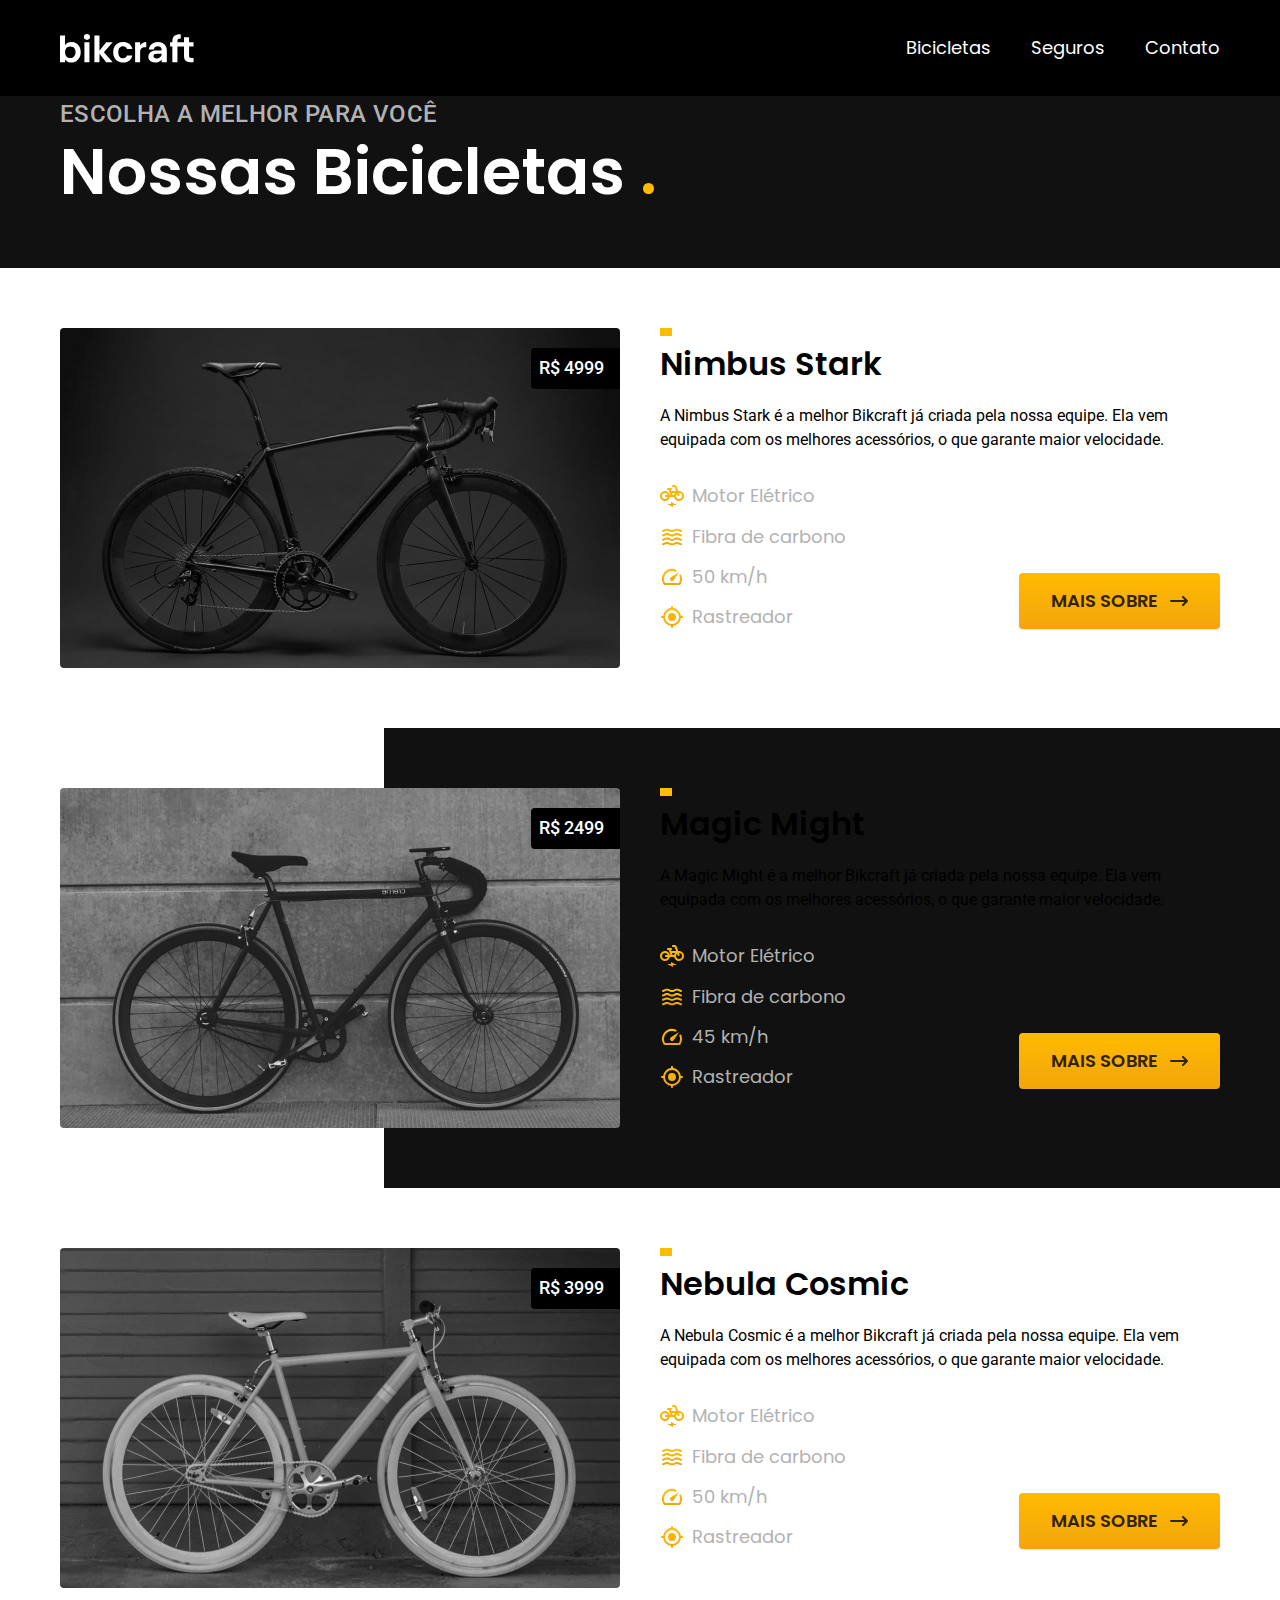
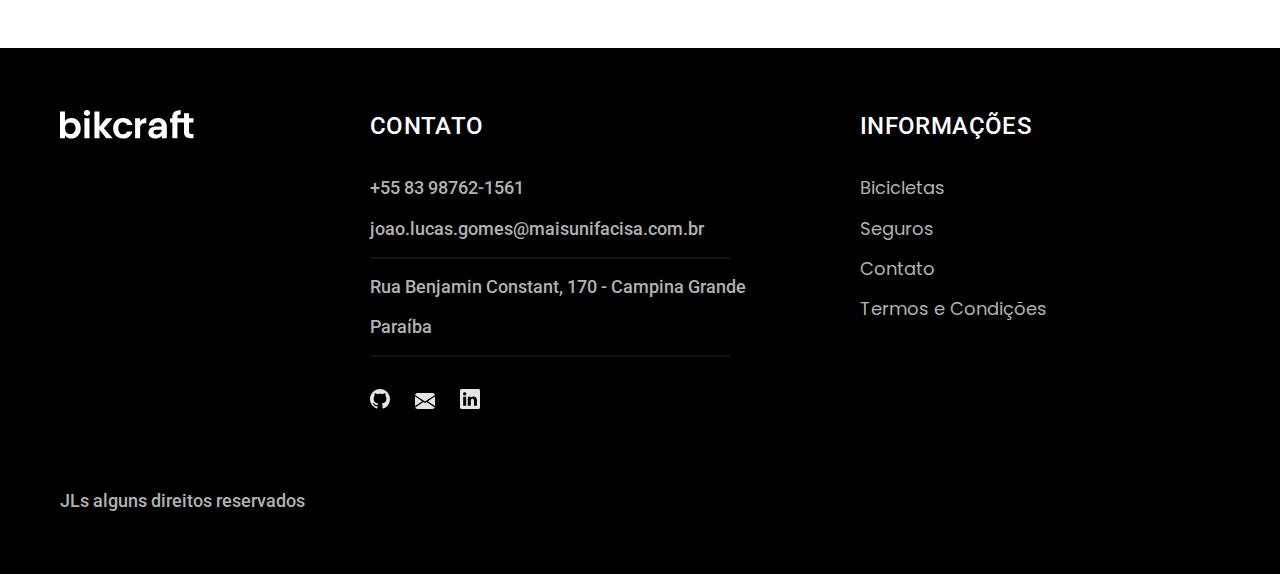
==== bicicletas.html @ e54a483e "bicicletas" ====
<!DOCTYPE html>

<!DOCTYPE html>
<html lang="pt-br">

<head>
  <meta charset="UTF-8">
  <meta name="viewport" content="width=device-width, initial-scale=1.0">
  <meta http-equiv="X-UA-Compatible" content="IE=edge">
  <meta name="description" content="Bicicletas.">
  <title>Bicicletas | Bikcraft - Bicicletas Elétricas</title>

  <link rel="stylesheet" href="./css/style.css">
  <link rel="preconnect" href="https://fonts.googleapis.com">
  <link rel="preconnect" href="https://fonts.gstatic.com" crossorigin>
  <link href="https://fonts.googleapis.com/css2?family=Poppins:wght@400;600&family=Roboto:wght@400;500&display=swap" rel="stylesheet">
</head>

<body id="bicicletas">
  <header class="header-bg">
    <div class="header container">
      <a href="./"><img src="./img/bikcraft.svg" alt="Bikcraft"></a>
      <nav aria-label="primaria">
        <ul class="header-menu font-1-m">
          <li><a href="./bicicletas.html">Bicicletas</a></li>
          <li><a href="./seguros.html">Seguros</a></li>
          <li><a href="./contato.html">Contato</a></li>
        </ul>
      </nav>
    </div>
  </header>

  <main>
    <div class="titulo-bg">
      <div class="titulo container">
        <p class="font-2-l-b">Escolha a melhor para você</p>
        <h1 class="font-1-xxl">Nossas Bicicletas <span>.</span></h1>
      </div>
    </div>
    <div class="bicicletas-bg">
      <div class="bicicletas container">
        <div class="bicicletas-imagem">
          <img src="./img/bicicletas/nimbus.jpg" alt="Bicicleta preta">
          <span class="font-2-m">R$ 4999</span>
        </div>
        <div class="bicicletas-conteudo">
          <h2 class="font-1-xl">Nimbus Stark</h2>
          <p class="font-2-s">A Nimbus Stark é a melhor Bikcraft já criada pela nossa equipe. Ela vem equipada com os melhores acessórios, o que garante maior velocidade.</p>
          <ul class="font-1-m">
            <li><img src="./img/icones/eletrica.svg" alt="">
              Motor Elétrico
            </li>
            <li><img src="./img/icones/carbono.svg" alt="">
              Fibra de carbono
            </li>
            <li><img src="./img/icones/velocidade.svg" alt="">
              50 km/h
            </li>
            <li><img src="./img/icones/rastreador.svg" alt="">
              Rastreador
            </li>
          </ul>
          <a class="botao seta" href="./bicicletas/nimbus.html">Mais Sobre</a>
        </div>
      </div>
    </div>
    <div class="bicicletas-bg">
      <div class="bicicletas container">
        <div class="bicicletas-imagem">
          <img src="./img/bicicletas/magic.jpg" alt="Bicicleta preta">
          <span class="font-2-m">R$ 2499</span>
        </div>
        <div class="bicicletas-conteudo">
          <h2 class="font-1-xl">Magic Might</h2>
          <p class="font-2-s">A Magic Might é a melhor Bikcraft já criada pela nossa equipe. Ela vem equipada com os melhores acessórios, o que garante maior velocidade.</p>
          <ul class="font-1-m">
            <li><img src="./img/icones/eletrica.svg" alt="">
              Motor Elétrico
            </li>
            <li><img src="./img/icones/carbono.svg" alt="">
              Fibra de carbono
            </li>
            <li><img src="./img/icones/velocidade.svg" alt="">
              45 km/h
            </li>
            <li><img src="./img/icones/rastreador.svg" alt="">
              Rastreador
            </li>
          </ul>
          <a class="botao seta" href="./bicicletas/magic.html">Mais Sobre</a>
        </div>
      </div>
    </div>
    <div class="bicicletas-bg">
      <div class="bicicletas container">
        <div class="bicicletas-imagem">
          <img src="./img/bicicletas/nebula.jpg" alt="Bicicleta preta">
          <span class="font-2-m">R$ 3999</span>
        </div>
        <div class="bicicletas-conteudo">
          <h2 class="font-1-xl">Nebula Cosmic</h2>
          <p class="font-2-s">A Nebula Cosmic é a melhor Bikcraft já criada pela nossa equipe. Ela vem equipada com os melhores acessórios, o que garante maior velocidade.</p>
          <ul class="font-1-m">
            <li><img src="./img/icones/eletrica.svg" alt="">
              Motor Elétrico
            </li>
            <li><img src="./img/icones/carbono.svg" alt="">
              Fibra de carbono
            </li>
            <li><img src="./img/icones/velocidade.svg" alt="">
              50 km/h
            </li>
            <li><img src="./img/icones/rastreador.svg" alt="">
              Rastreador
            </li>
          </ul>
          <a class="botao seta" href="./bicicletas/nebula.html">Mais Sobre</a>
        </div>
      </div>
    </div>
  </main>

  <footer class="footer-bg">
    <div class="footer container">
      <img src="./img/bikcraft.svg" alt="Bikcraft">
      <div class="footer-contato">
        <h3 class="font-2-l-b">Contato</h3>
        <ul class="font-2-m">
          <li><a href="tel: +5583987621561">+55 83 98762-1561</a></li>
          <li><a href="mailto:joao.lucas.gomes@maisunifacisa.com.br">joao.lucas.gomes@maisunifacisa.com.br</a></li>
          <li>Rua Benjamin Constant, 170 - Campina Grande</li>
          <li>Paraíba</li>
        </ul>
        <div class="footer-redes">
          <a href="https://github.com/joaoldantasn">
            <img src="./img/redes/github.svg" alt="github">
          </a>

          <a href="">
            <img src="./img/redes/gmail.svg" alt="gmail">
          </a>

          <a href="https://www.linkedin.com/in/jo%C3%A3o-lucas-dantas/">
            <img src="./img/redes/linkedin.svg" alt="linkedin">
          </a>
        </div>
      </div>
      <div class="footer-informacoes">
        <h3 class="font-2-l-b">Informações</h3>
        <nav>
          <ul class="font-1-m">
            <li><a href="./bicicletas.html">Bicicletas</a></li>
            <li><a href="./seguros.html">Seguros</a></li>
            <li><a href="./contato.html">Contato</a></li>
            <li> <a href="./termos.html">Termos e Condições</a></li>
          </ul>
        </nav>
      </div>
      <p class="footer-copy font-2-m">JLs alguns direitos reservados</p>
    </div>
  </footer>
</body>

</html>
---- css/style.css ----
@import "./global/header.css";
@import "./utilidades/tipografia.css";
@import "./global/global.css";
@import "./global/footer.css";

/*utilidades*/
@import "./utilidades/componentes.css";
/*Home*/
@import "./home/introducao.css";
@import "./home/tecnologia.css";
@import "./home/parceiros.css";
@import "./home/depoimento.css";

/*Bicicletas*/
@import "./bicicletas/bicicletas-lista.css";
@import "./bicicletas/bicicletas.css";

/*Seguros*/
@import "./seguros/seguros.css";

/*Termos*/
@import "./termos/termos.css";
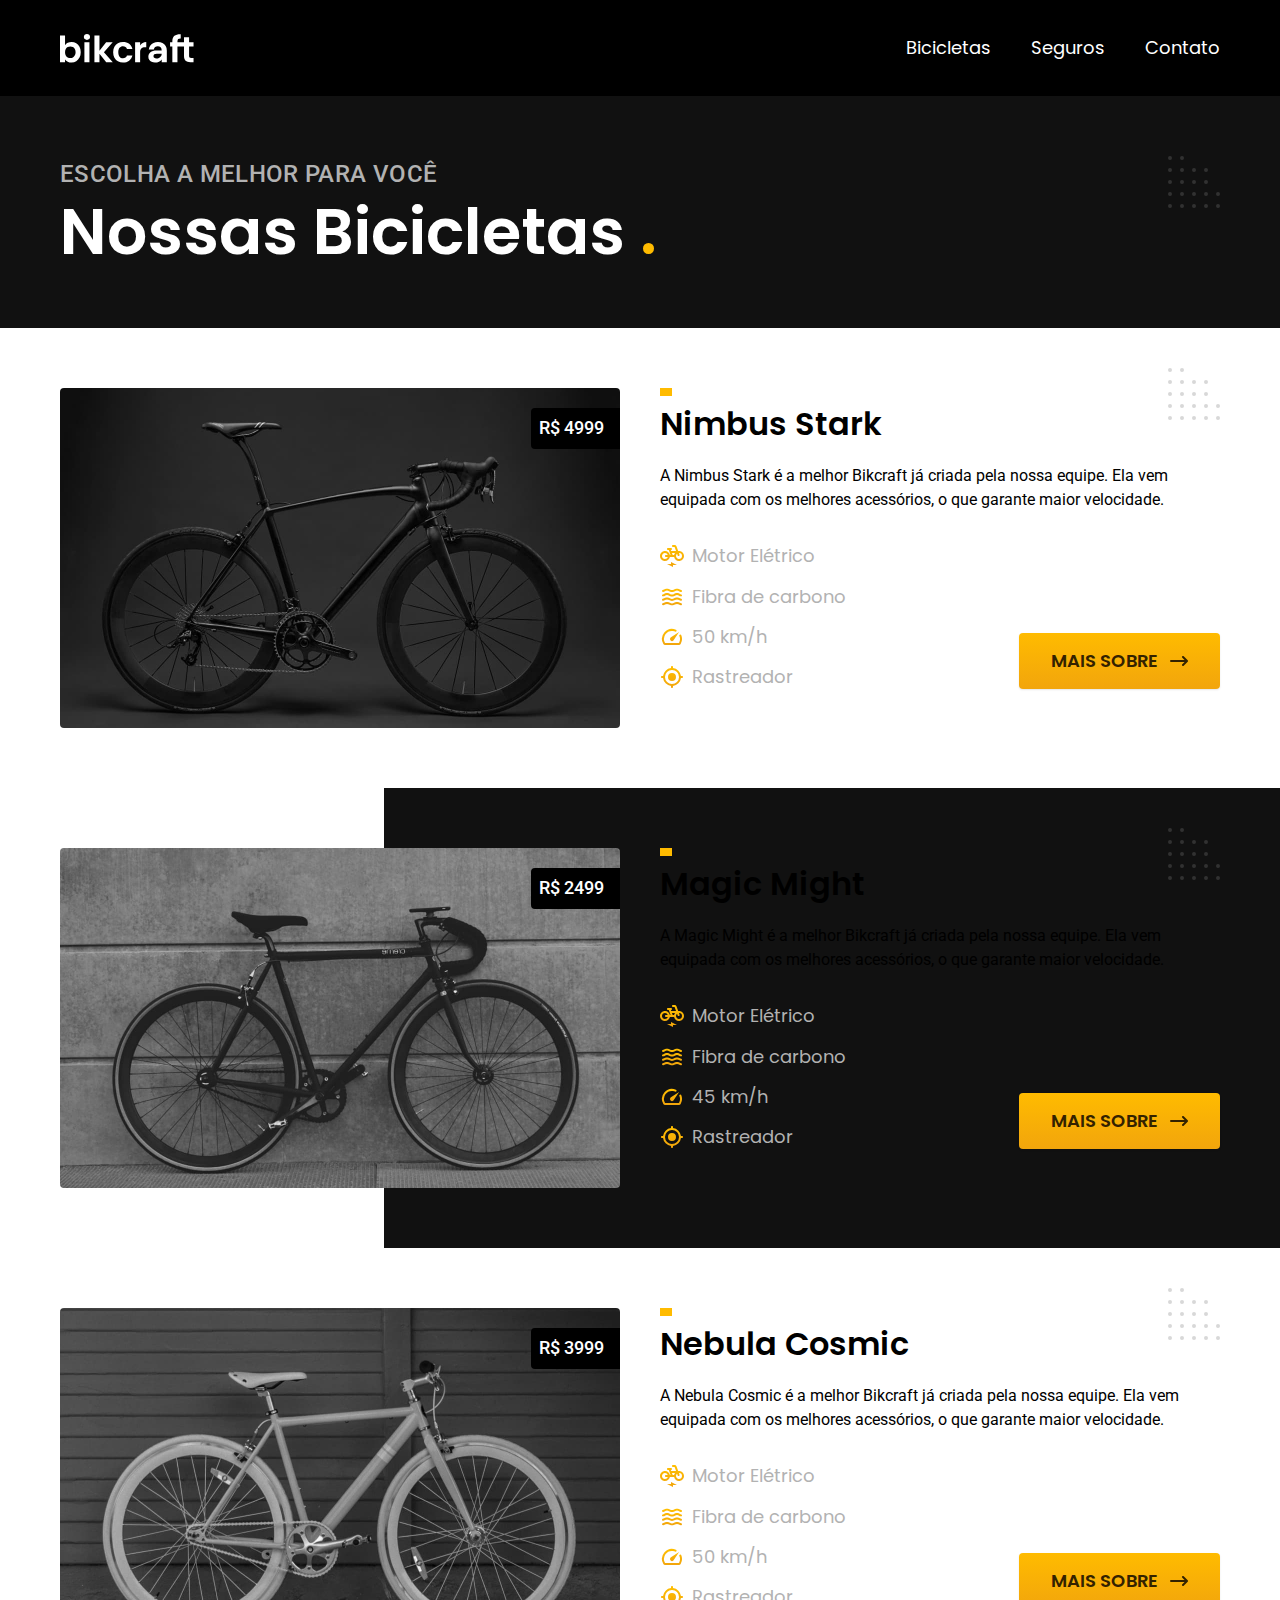
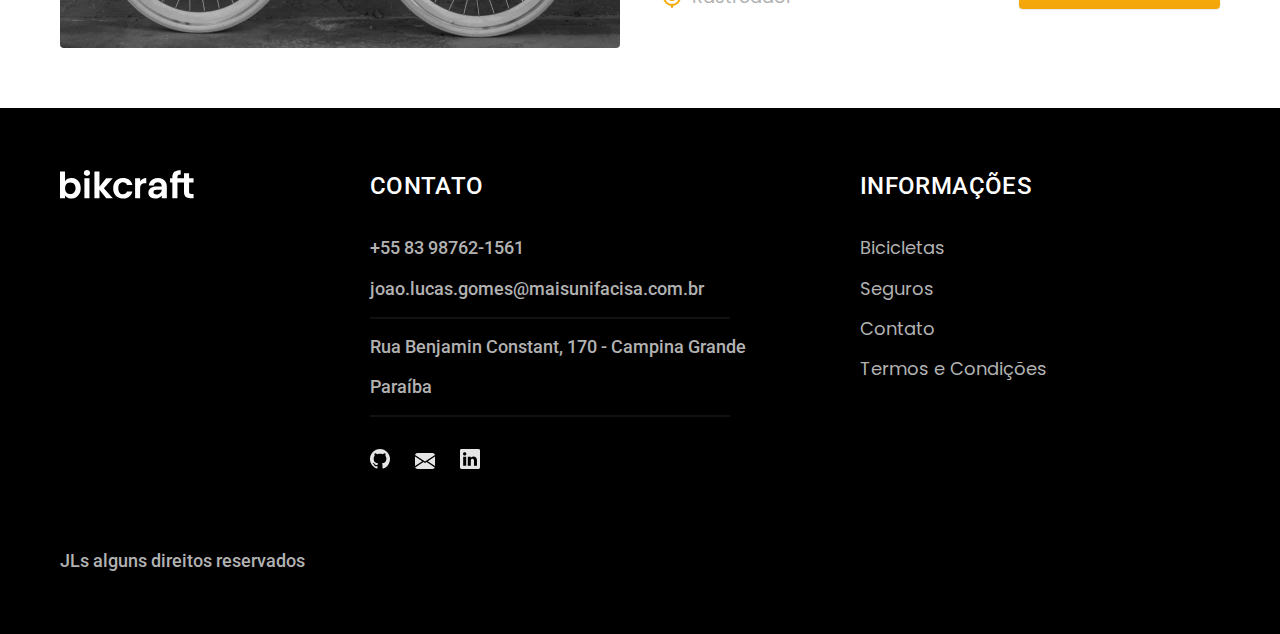
==== commit ed136b44: "javascript" ====
--- a/bicicletas.html
+++ b/bicicletas.html
@@ -159,6 +159,8 @@
       <p class="footer-copy font-2-m">JLs alguns direitos reservados</p>
     </div>
   </footer>
+  <script src="./js/scrip.js"></script>
+  <script src="./js/script.js"></script>
 </body>
 
 </html>--- a/css/style.css
+++ b/css/style.css
@@ -5,6 +5,8 @@
 
 /*utilidades*/
 @import "./utilidades/componentes.css";
+@import "./utilidades/formulario.css";
+
 /*Home*/
 @import "./home/introducao.css";
 @import "./home/tecnologia.css";
@@ -15,8 +17,20 @@
 @import "./bicicletas/bicicletas-lista.css";
 @import "./bicicletas/bicicletas.css";
 
+/*Bicicleta*/
+@import "./bicicleta/bicicleta.css";
+
 /*Seguros*/
 @import "./seguros/seguros.css";
+@import "./seguros/vantagens.css";
+@import "./seguros/perguntas.css";
+
+/*Contato*/
+@import "./contato/contato.css";
+@import "./contato/lojas.css";
+
+/*Orcamento*/
+@import "./orcamento/orcamento.css";
 
 /*Termos*/
 @import "./termos/termos.css";
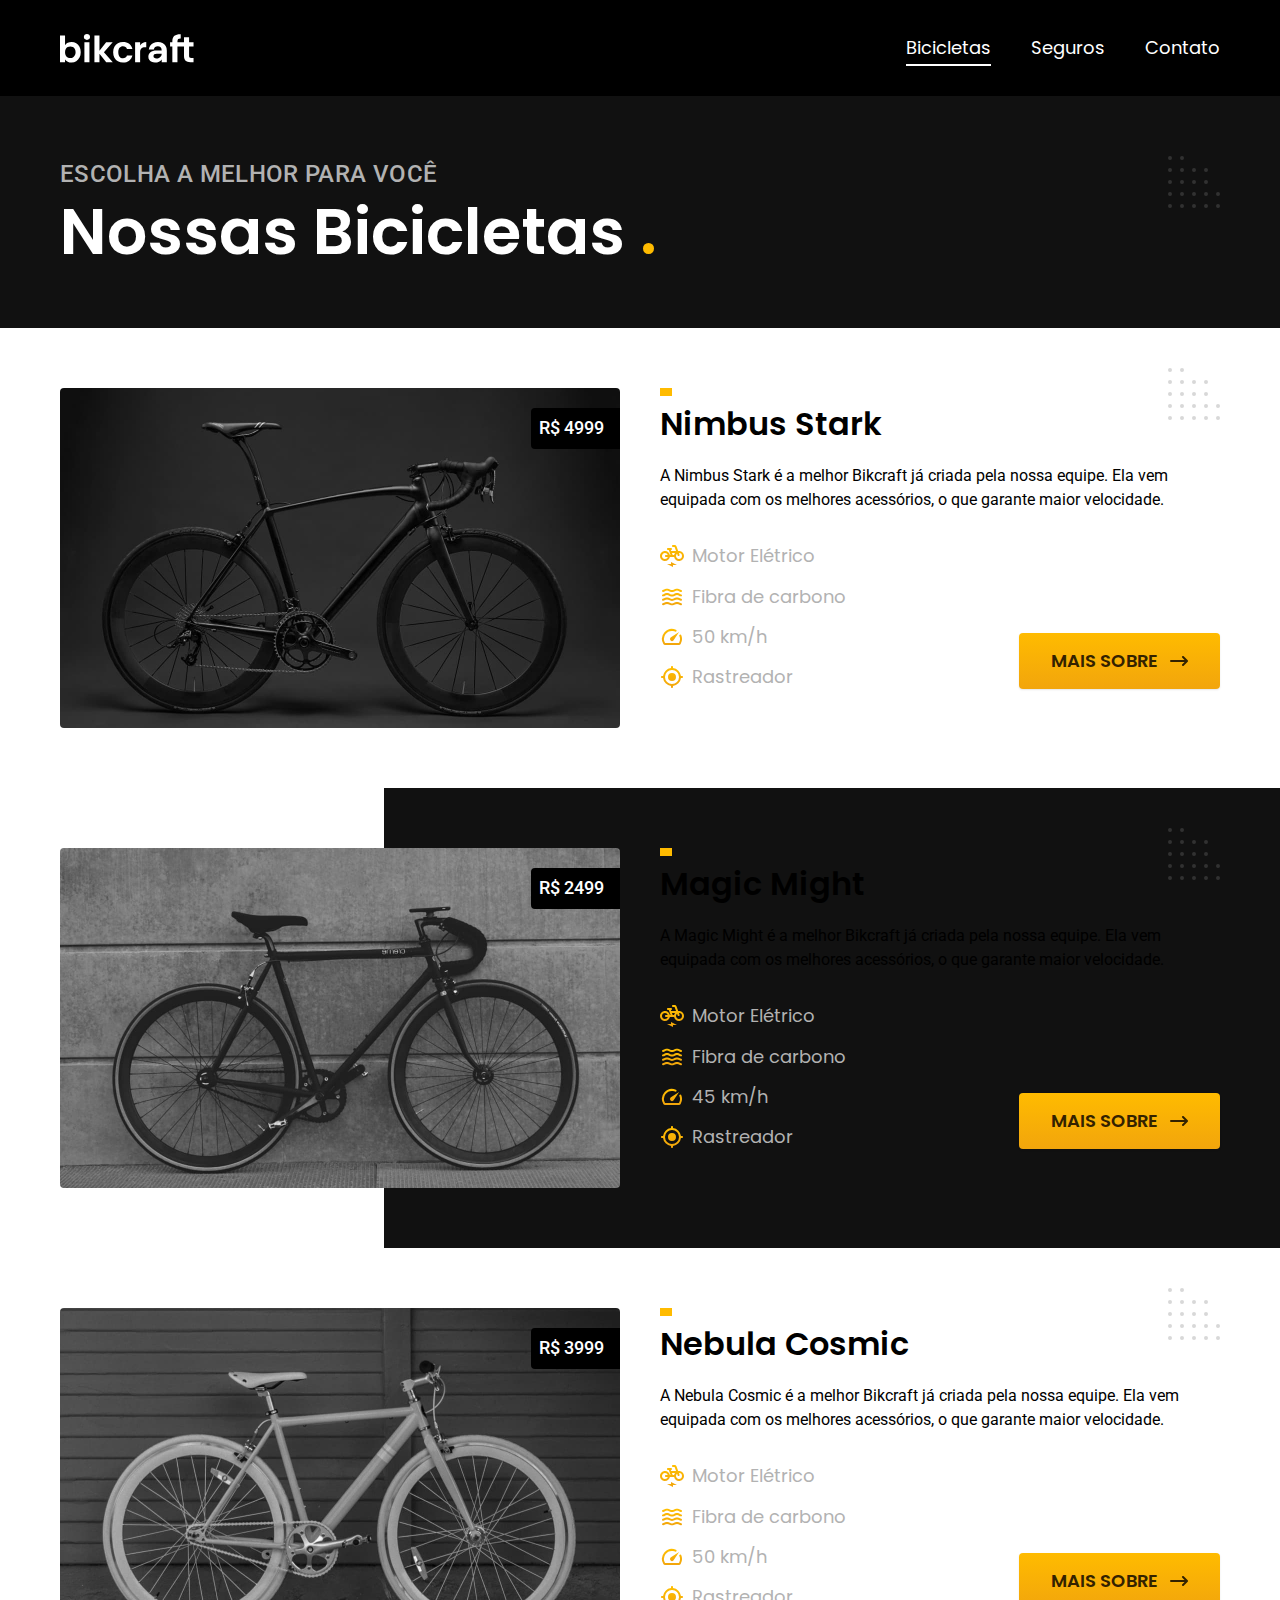
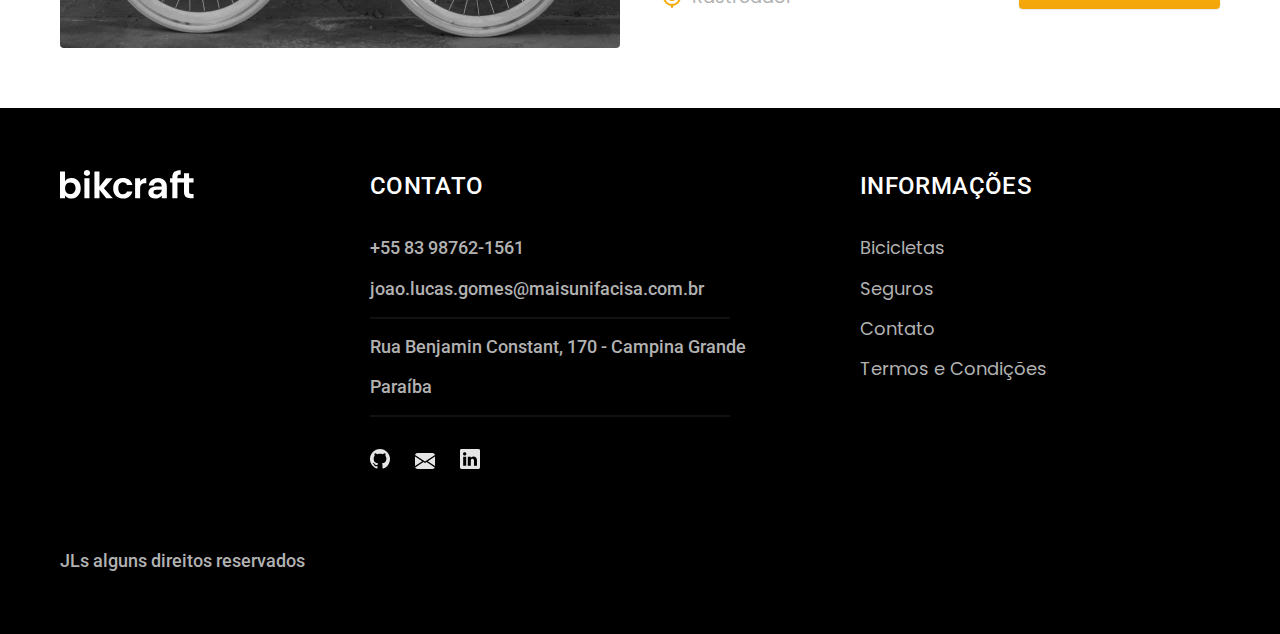
==== commit 4ebb6427: "Animacao Plugins" ====
--- a/bicicletas.html
+++ b/bicicletas.html
@@ -159,7 +159,6 @@
       <p class="footer-copy font-2-m">JLs alguns direitos reservados</p>
     </div>
   </footer>
-  <script src="./js/scrip.js"></script>
   <script src="./js/script.js"></script>
 </body>
 
--- a/css/style.css
+++ b/css/style.css
@@ -2,6 +2,7 @@
 @import "./utilidades/tipografia.css";
 @import "./global/global.css";
 @import "./global/footer.css";
+@import "./utilidades/animacao.css";
 
 /*utilidades*/
 @import "./utilidades/componentes.css";
